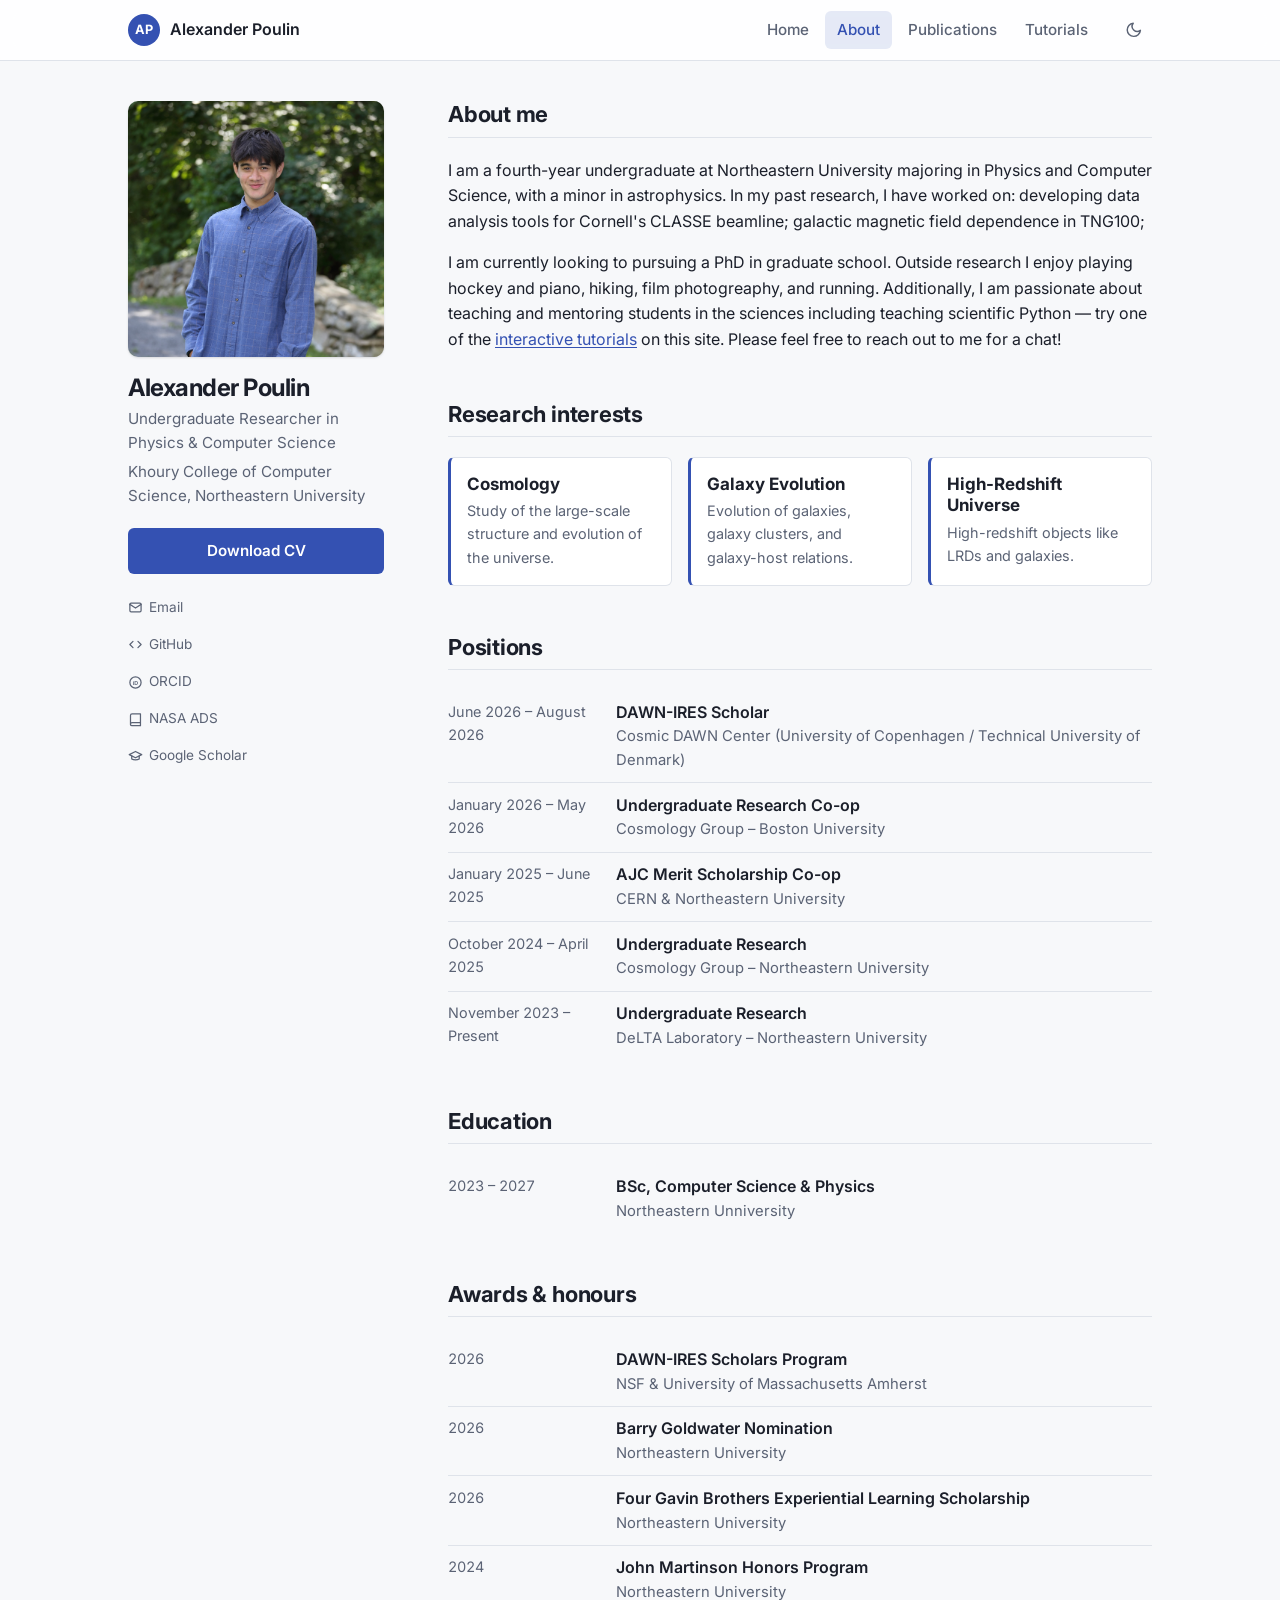
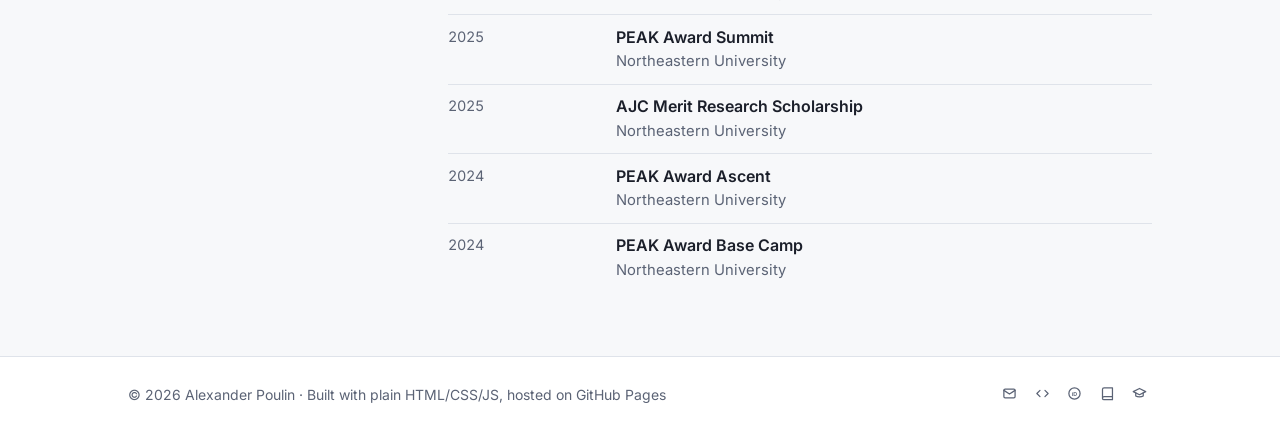
==== aboutme.html @ 1f92e7d1 "v0.5.0 – Initial version of personal page, include home: highlights, short bio, page buttons, select" ====
<!DOCTYPE html>
<!--
  aboutme.html — ABOUT PAGE (bio, interests, positions, education)

  Every page on this site uses the same shell. Content is NOT written here;
  it lives in data/*.js and is rendered by the controller named in
  <body data-page="...">. To change what this page shows, edit:
    data/profile.js      (bio, interests, positions, education, awards)
  The toolbar and footer are rendered from jss/config.js on every page.

  You can still add hand-written HTML: anything you put inside <main> after
  <div id="view"> stays on the page, below the generated content.
-->
<html lang="en">
<head>
  <meta charset="UTF-8">
  <meta name="viewport" content="width=device-width, initial-scale=1.0">
  <title>About</title>
  <meta name="description" content="Biography, research interests and career.">
  <link rel="icon" href="assets/img/favicon.svg" type="image/svg+xml">
  <link rel="stylesheet" href="css/style.css">

  <!-- MODEL: site config + content (edit these to change the site) -->
  <script src="jss/config.js"></script>
  <script src="data/profile.js"></script>
  <script src="data/highlights.js"></script>
  <script src="data/publications.js"></script>
  <script src="data/tutorials.js"></script>
  <script src="jss/models.js"></script>
  <!-- VIEW -->
  <script src="jss/views.js"></script>
  <!-- CONTROLLER (+ Python kernel service) -->
  <script src="jss/python-engine.js"></script>
  <script src="jss/controllers.js"></script>
  <!-- BOOTSTRAP: must be last -->
  <script src="jss/script.js"></script>
</head>
<body data-page="about">
  <header id="site-toolbar" class="toolbar"></header>

  <main id="app" class="page">
    <div id="view">
      <noscript><p>This site needs JavaScript to display its content.</p></noscript>
    </div>
  </main>

  <footer id="site-footer" class="footer"></footer>
</body>
</html>
---- css/style.css ----
/* =============================================================================
 * css/style.css — ALL SITE STYLES
 * =============================================================================
 *
 * HOW TO CUSTOMISE
 *   1. Quick changes: edit the DESIGN TOKENS just below (colours, fonts,
 *      radius, widths). Every component uses these variables, so changing
 *      `--color-accent` recolours buttons, links, badges, the toolbar
 *      highlight, etc. in one go.
 *      You can also override any token from jss/config.js -> theme, without
 *      touching this file.
 *   2. Dark mode: tokens are redefined under [data-theme="dark"].
 *   3. Component tweaks: each section below is labelled with the component
 *      it styles and the view function in jss/views.js that produces it.
 *
 * SECTIONS
 *   1. Design tokens          6. Home page            11. Notebook
 *   2. Base / reset           7. About page           12. Utilities
 *   3. Layout (page, section) 8. Publications page    13. Responsive
 *   4. Toolbar + footer       9. Lightbox
 *   5. Shared components     10. Tutorials index
 * ========================================================================== */


/* =============================================================================
 * 1. DESIGN TOKENS
 * ========================================================================== */

:root {
  /* Colours — light mode */
  --color-bg:              #f7f8fa;
  --color-surface:         #ffffff;
  --color-surface-2:       #f0f2f6;
  --color-text:            #1b1f2a;
  --color-text-muted:      #5b6375;
  --color-border:          #dfe3ea;
  --color-accent:          #3451b2;
  --color-accent-contrast: #ffffff;   /* text on top of accent */
  --color-accent-soft:     color-mix(in srgb, var(--color-accent) 12%, transparent);
  --color-self:            var(--color-text);   /* your name in author lists */
  --color-code-bg:         #f5f6f8;
  --color-code-text:       #1b1f2a;
  --color-output-bg:       #fbfbfc;
  --color-error:           #b42318;
  --color-error-bg:        #fdf0ef;
  --color-success:         #1a7f4b;
  --color-warn:            #b26a00;

  /* Typography */
  --font-body:    system-ui, -apple-system, 'Segoe UI', sans-serif;
  --font-heading: var(--font-body);
  --font-mono:    ui-monospace, 'SFMono-Regular', Menlo, monospace;
  --text-base:    1rem;
  --line-height:  1.6;

  /* Shape & spacing */
  --radius:        10px;
  --radius-sm:     6px;
  --shadow:        0 1px 2px rgba(16, 24, 40, .06), 0 1px 3px rgba(16, 24, 40, .08);
  --shadow-lg:     0 10px 30px rgba(16, 24, 40, .12);
  --content-width: 68rem;
  --gutter:        clamp(1rem, 4vw, 2rem);
  --toolbar-height: 3.75rem;
}

/* Dark mode. `data-theme` is set on <html> by jss/script.js. */
:root[data-theme="dark"] {
  --color-bg:              #0f1218;
  --color-surface:         #171b23;
  --color-surface-2:       #1f2430;
  --color-text:            #e6e9ef;
  --color-text-muted:      #9aa3b5;
  --color-border:          #2c3240;
  --color-accent:          #8ea6ff;
  --color-accent-contrast: #0f1218;
  --color-code-bg:         #12161d;
  --color-code-text:       #e6e9ef;
  --color-output-bg:       #141820;
  --color-error:           #ff8a80;
  --color-error-bg:        #2a1716;
  --color-success:         #5bd69a;
  --color-warn:            #f0b35a;
  --shadow:                0 1px 2px rgba(0, 0, 0, .4);
  --shadow-lg:             0 10px 30px rgba(0, 0, 0, .5);
  color-scheme: dark;
}

/* Without JavaScript, still follow the OS dark-mode setting. */
@media (prefers-color-scheme: dark) {
  :root:not([data-theme]) {
    --color-bg: #0f1218; --color-surface: #171b23; --color-surface-2: #1f2430;
    --color-text: #e6e9ef; --color-text-muted: #9aa3b5; --color-border: #2c3240;
    --color-accent: #8ea6ff; --color-accent-contrast: #0f1218;
    color-scheme: dark;
  }
}


/* =============================================================================
 * 2. BASE / RESET
 * ========================================================================== */

*, *::before, *::after { box-sizing: border-box; }

html { -webkit-text-size-adjust: 100%; scroll-padding-top: calc(var(--toolbar-height) + 1rem); }

body {
  margin: 0;
  min-height: 100vh;
  display: flex;
  flex-direction: column;
  background: var(--color-bg);
  color: var(--color-text);
  font-family: var(--font-body);
  font-size: var(--text-base);
  line-height: var(--line-height);
  -webkit-font-smoothing: antialiased;
}

h1, h2, h3, h4 { font-family: var(--font-heading); line-height: 1.25; margin: 0 0 .5em; }
h1 { font-size: clamp(1.75rem, 3vw + 1rem, 2.5rem); letter-spacing: -.02em; }
h2 { font-size: 1.375rem; letter-spacing: -.01em; }
h3 { font-size: 1.0625rem; }
p  { margin: 0 0 1em; }

a { color: var(--color-accent); text-decoration-thickness: 1px; text-underline-offset: 2px; }
a:hover { text-decoration-thickness: 2px; }

img { max-width: 100%; height: auto; display: block; }

code, kbd, pre { font-family: var(--font-mono); font-size: .875em; }
:not(pre) > code {
  background: var(--color-surface-2);
  padding: .1em .35em;
  border-radius: 4px;
}
kbd {
  border: 1px solid var(--color-border);
  border-bottom-width: 2px;
  border-radius: 4px;
  padding: 0 .35em;
  background: var(--color-surface);
}

:focus-visible { outline: 2px solid var(--color-accent); outline-offset: 2px; }

button { font: inherit; color: inherit; }


/* =============================================================================
 * 3. LAYOUT
 * Every page: <header id="site-toolbar"> <main id="app"><div id="view"> <footer>
 * ========================================================================== */

.page {
  flex: 1;
  width: 100%;
  max-width: var(--content-width);
  margin: 0 auto;
  padding: 2.5rem var(--gutter) 4rem;
}

.section { margin-top: 3rem; }
.section__head {
  display: flex;
  align-items: baseline;
  justify-content: space-between;
  gap: 1rem;
  margin-bottom: 1.25rem;
  border-bottom: 1px solid var(--color-border);
  padding-bottom: .5rem;
}
.section__title { margin: 0; }
.section__action { display: inline-flex; align-items: center; gap: .25rem; font-size: .9rem; text-decoration: none; white-space: nowrap; }

.page-head { margin-bottom: 2rem; }
.page-head__sub { color: var(--color-text-muted); margin: 0; }


/* =============================================================================
 * 4. TOOLBAR + FOOTER  (views.js -> Site.views.layout)
 * ========================================================================== */

.toolbar {
  position: sticky;
  top: 0;
  z-index: 50;
  background: color-mix(in srgb, var(--color-surface) 85%, transparent);
  backdrop-filter: saturate(180%) blur(10px);
  -webkit-backdrop-filter: saturate(180%) blur(10px);
  border-bottom: 1px solid var(--color-border);
}

.toolbar__inner {
  max-width: var(--content-width);
  height: var(--toolbar-height);
  margin: 0 auto;
  padding: 0 var(--gutter);
  display: flex;
  align-items: center;
  gap: 1rem;
}

.toolbar__brand {
  display: flex;
  align-items: center;
  gap: .6rem;
  color: var(--color-text);
  text-decoration: none;
  font-weight: 600;
  margin-right: auto;
  min-width: 0;
}
.toolbar__name { white-space: nowrap; overflow: hidden; text-overflow: ellipsis; }
.toolbar__logo {
  display: grid;
  place-items: center;
  width: 2rem;
  height: 2rem;
  border-radius: 50%;
  background: var(--color-accent);
  color: var(--color-accent-contrast);
  font-size: .8rem;
  font-weight: 700;
  letter-spacing: .02em;
  flex: none;
}
.toolbar__logo-img { width: 2rem; height: 2rem; border-radius: 50%; object-fit: cover; }

.toolbar__links { display: flex; gap: .25rem; list-style: none; margin: 0; padding: 0; }
.toolbar__link {
  display: block;
  padding: .4rem .75rem;
  border-radius: var(--radius-sm);
  color: var(--color-text-muted);
  text-decoration: none;
  font-size: .95rem;
  font-weight: 500;
}
.toolbar__link:hover { color: var(--color-text); background: var(--color-surface-2); }
.toolbar__link.is-active { color: var(--color-accent); background: var(--color-accent-soft); }

.toolbar__btn {
  display: grid;
  place-items: center;
  width: 2.25rem;
  height: 2.25rem;
  border: 1px solid transparent;
  border-radius: var(--radius-sm);
  background: none;
  color: var(--color-text-muted);
  cursor: pointer;
  flex: none;
}
.toolbar__btn:hover { color: var(--color-text); background: var(--color-surface-2); }
.toolbar__menu-btn { display: none; }

.footer { border-top: 1px solid var(--color-border); background: var(--color-surface); }
.footer__inner {
  max-width: var(--content-width);
  margin: 0 auto;
  padding: 1.5rem var(--gutter);
  display: flex;
  flex-wrap: wrap;
  align-items: center;
  justify-content: space-between;
  gap: 1rem;
}
.footer__text { margin: 0; color: var(--color-text-muted); font-size: .875rem; }


/* =============================================================================
 * 5. SHARED COMPONENTS — icons, buttons, badges, chips, cards, prose
 * ========================================================================== */

.icon { width: 1.1em; height: 1.1em; flex: none; vertical-align: -.15em; }

.btn {
  display: inline-flex;
  align-items: center;
  justify-content: center;
  gap: .4rem;
  padding: .6rem 1.1rem;
  border-radius: var(--radius-sm);
  border: 1px solid transparent;
  font-weight: 600;
  font-size: .95rem;
  text-decoration: none;
  cursor: pointer;
  transition: background-color .15s, border-color .15s, color .15s;
}
.btn--primary   { background: var(--color-accent); color: var(--color-accent-contrast); }
.btn--primary:hover { background: color-mix(in srgb, var(--color-accent) 85%, black); }
.btn--secondary { background: var(--color-surface); color: var(--color-text); border-color: var(--color-border); }
.btn--secondary:hover { border-color: var(--color-accent); color: var(--color-accent); }
.btn--ghost     { background: none; color: var(--color-text-muted); border-color: var(--color-border); }
.btn--ghost:hover { color: var(--color-text); background: var(--color-surface-2); }
.btn--sm    { padding: .35rem .7rem; font-size: .85rem; }
.btn--block { width: 100%; }

.badge {
  display: inline-block;
  padding: .1rem .5rem;
  border-radius: 999px;
  background: var(--color-accent-soft);
  color: var(--color-accent);
  font-size: .75rem;
  font-weight: 600;
  letter-spacing: .02em;
}

.eyebrow {
  margin: 0 0 .5rem;
  color: var(--color-accent);
  font-size: .85rem;
  font-weight: 600;
  letter-spacing: .06em;
  text-transform: uppercase;
}

.chip {
  display: inline-flex;
  align-items: center;
  gap: .3rem;
  padding: .2rem .6rem;
  border-radius: 999px;
  border: 1px solid var(--color-border);
  background: var(--color-surface);
  font-size: .8rem;
  font-weight: 500;
  text-decoration: none;
  color: var(--color-text);
  cursor: pointer;
}
.chip:hover { border-color: var(--color-accent); color: var(--color-accent); }
.chip--tag { color: var(--color-text-muted); background: none; border-style: dashed; }

.card-grid {
  display: grid;
  grid-template-columns: repeat(auto-fill, minmax(min(100%, 18rem), 1fr));
  gap: 1.25rem;
}
.card {
  display: flex;
  flex-direction: column;
  background: var(--color-surface);
  border: 1px solid var(--color-border);
  border-radius: var(--radius);
  overflow: hidden;
  box-shadow: var(--shadow);
  color: inherit;
  text-decoration: none;
}
.card--link { transition: transform .15s, box-shadow .15s, border-color .15s; }
.card--link:hover { transform: translateY(-2px); box-shadow: var(--shadow-lg); border-color: var(--color-accent); }
.card--dashed { border-style: dashed; box-shadow: none; background: none; }
.card__media { aspect-ratio: 16 / 10; background: #fff; border-bottom: 1px solid var(--color-border); }
.card__media img { width: 100%; height: 100%; object-fit: contain; padding: .5rem; }
.card__body { padding: 1rem 1.15rem 1.15rem; display: flex; flex-direction: column; flex: 1; }
.card__meta { display: flex; align-items: center; gap: .5rem; color: var(--color-text-muted); font-size: .8rem; margin-bottom: .5rem; }
.card__title { margin-bottom: .4rem; }
.card__text { color: var(--color-text-muted); font-size: .925rem; }
.card__text p:last-child { margin-bottom: 0; }
.card__cta { margin-top: auto; padding-top: .75rem; display: inline-flex; align-items: center; gap: .3rem; color: var(--color-accent); font-weight: 600; font-size: .9rem; }

.social { display: flex; flex-wrap: wrap; gap: .5rem; list-style: none; padding: 0; margin: 1.25rem 0 0; }
.social a {
  display: inline-flex;
  align-items: center;
  gap: .4rem;
  padding: .35rem .7rem;
  border: 1px solid var(--color-border);
  border-radius: 999px;
  color: var(--color-text-muted);
  text-decoration: none;
  font-size: .85rem;
}
.social a:hover { color: var(--color-accent); border-color: var(--color-accent); }
.social--compact { margin: 0; }
.social--compact a { border: none; padding: .3rem; }
.social--compact .social__label { display: none; }
.social--stacked { flex-direction: column; }
.social--stacked a { border: none; padding: .2rem 0; border-radius: 0; }

.prose > :last-child { margin-bottom: 0; }
.prose ul, .prose ol { padding-left: 1.4em; }
.prose pre {
  background: var(--color-code-bg);
  padding: .75rem 1rem;
  border-radius: var(--radius-sm);
  overflow-x: auto;
}

.empty {
  padding: 3rem 1rem;
  text-align: center;
  color: var(--color-text-muted);
  border: 1px dashed var(--color-border);
  border-radius: var(--radius);
}


/* =============================================================================
 * 6. HOME PAGE  (views.js -> Site.views.home)
 * ========================================================================== */

.hero {
  display: grid;
  grid-template-columns: auto 1fr;
  gap: clamp(1.5rem, 4vw, 3rem);
  align-items: center;
  padding: 1rem 0 1.5rem;
}
.hero__photo {
  width: clamp(9rem, 18vw, 13rem);
  aspect-ratio: 1;
  border-radius: 50%;
  object-fit: cover;
  border: 4px solid var(--color-surface);
  box-shadow: var(--shadow-lg);
}
.hero__title { margin-bottom: .25rem; }
.hero__affil { color: var(--color-text-muted); margin-bottom: 1rem; }
.hero__intro { font-size: 1.075rem; max-width: 40rem; }
.hero__actions { display: flex; flex-wrap: wrap; gap: .75rem; margin-top: 1.5rem; }

.mini-pubs { list-style: none; margin: 0; padding: 0; display: grid; gap: .75rem; }
.mini-pub {
  display: flex;
  gap: 1rem;
  align-items: center;
  padding: .75rem;
  background: var(--color-surface);
  border: 1px solid var(--color-border);
  border-radius: var(--radius);
}
.mini-pub__thumb { width: 5.5rem; aspect-ratio: 4 / 3; object-fit: contain; background: #fff; border-radius: var(--radius-sm); flex: none; }
.mini-pub__title { font-weight: 600; text-decoration: none; color: var(--color-text); }
.mini-pub__title:hover { color: var(--color-accent); }
.mini-pub__venue { margin: .15rem 0 0; color: var(--color-text-muted); font-size: .875rem; }

.news { list-style: none; margin: 0; padding: 0; }
.news li {
  display: grid;
  grid-template-columns: 6.5rem 1fr;
  gap: 1rem;
  padding: .6rem 0;
  border-bottom: 1px solid var(--color-border);
}
.news li:last-child { border-bottom: none; }
.news time { color: var(--color-text-muted); font-size: .875rem; font-variant-numeric: tabular-nums; padding-top: .1rem; }


/* =============================================================================
 * 7. ABOUT PAGE  (views.js -> Site.views.about)
 * ========================================================================== */

.about { display: grid; grid-template-columns: 16rem 1fr; gap: clamp(2rem, 5vw, 4rem); align-items: start; }
.about__side { position: sticky; top: calc(var(--toolbar-height) + 2rem); }
.about__photo { width: 100%; max-width: 16rem; aspect-ratio: 1; object-fit: cover; border-radius: var(--radius); margin-bottom: 1rem; box-shadow: var(--shadow); }
.about__name { font-size: 1.5rem; margin-bottom: .25rem; }
.about__role, .about__affil { margin: 0 0 .25rem; color: var(--color-text-muted); font-size: .95rem; }
.about__side .btn { margin-top: 1rem; }
.about__main > .section:first-child { margin-top: 0; }

.interests { display: grid; grid-template-columns: repeat(auto-fill, minmax(min(100%, 14rem), 1fr)); gap: 1rem; }
.interest { padding: 1rem; background: var(--color-surface); border: 1px solid var(--color-border); border-left: 3px solid var(--color-accent); border-radius: var(--radius-sm); }
.interest h3 { margin-bottom: .25rem; }
.interest p { margin: 0; color: var(--color-text-muted); font-size: .9rem; }

.timeline { list-style: none; margin: 0; padding: 0; }
.timeline li {
  display: grid;
  grid-template-columns: 9rem 1fr;
  column-gap: 1.5rem;
  padding: .6rem 0;
  border-bottom: 1px solid var(--color-border);
}
.timeline li:last-child { border-bottom: none; }
.timeline__years { grid-row: span 2; color: var(--color-text-muted); font-size: .9rem; font-variant-numeric: tabular-nums; }
.timeline__role { font-weight: 600; }
.timeline__org { color: var(--color-text-muted); font-size: .925rem; }


/* =============================================================================
 * 8. PUBLICATIONS PAGE  (views.js -> Site.views.publications)
 * ========================================================================== */

.filters {
  display: flex;
  flex-wrap: wrap;
  gap: .5rem;
  align-items: center;
  padding: .75rem;
  background: var(--color-surface);
  border: 1px solid var(--color-border);
  border-radius: var(--radius);
  position: sticky;
  top: calc(var(--toolbar-height) + .5rem);
  z-index: 10;
  box-shadow: var(--shadow);
}
.filters input[type="search"], .filters select {
  font: inherit;
  font-size: .9rem;
  color: var(--color-text);
  background: var(--color-bg);
  border: 1px solid var(--color-border);
  border-radius: var(--radius-sm);
  padding: .4rem .6rem;
}
.filters__search { flex: 1 1 14rem; min-width: 0; }
.filters__check { display: inline-flex; align-items: center; gap: .35rem; font-size: .875rem; color: var(--color-text-muted); }
.filters__count { min-height: 1.5em; margin: .75rem 0 0; color: var(--color-text-muted); font-size: .875rem; }

.year-heading {
  margin: 2.5rem 0 1rem;
  font-size: 1.1rem;
  color: var(--color-text-muted);
  font-variant-numeric: tabular-nums;
  display: flex;
  align-items: center;
  gap: 1rem;
}
.year-heading::after { content: ''; flex: 1; height: 1px; background: var(--color-border); }

.pub {
  display: grid;
  grid-template-columns: 1fr;
  gap: 1.5rem;
  padding: 1.25rem;
  margin-bottom: 1rem;
  background: var(--color-surface);
  border: 1px solid var(--color-border);
  border-radius: var(--radius);
  box-shadow: var(--shadow);
}
.pub--has-figure { grid-template-columns: 1fr minmax(12rem, 18rem); }
.pub.is-target { border-color: var(--color-accent); box-shadow: 0 0 0 3px var(--color-accent-soft); }
.pub__meta { display: flex; flex-wrap: wrap; align-items: center; gap: .4rem; margin-bottom: .4rem; color: var(--color-text-muted); font-size: .8rem; }
.pub__meta .dot { opacity: .6; }
.pub__title { font-size: 1.1rem; margin-bottom: .35rem; }
.pub__title a { color: var(--color-text); text-decoration: none; }
.pub__title a:hover { color: var(--color-accent); }
.pub__authors { margin-bottom: .2rem; font-size: .925rem; color: var(--color-text-muted); }
.pub__authors .self { color: var(--color-self); font-weight: 700; }
.pub__venue { margin-bottom: .75rem; font-size: .925rem; color: var(--color-text-muted); }
.pub__links { display: flex; flex-wrap: wrap; gap: .4rem; margin-bottom: .75rem; }
.pub__abstract { margin-bottom: .75rem; }
.pub__abstract summary { cursor: pointer; font-weight: 600; font-size: .9rem; color: var(--color-accent); width: fit-content; }
.pub__abstract .prose { margin-top: .5rem; font-size: .925rem; line-height: 1.65; }
.pub__tags { display: flex; flex-wrap: wrap; gap: .35rem; }

.pub__figure { margin: 0; }
.pub__zoom {
  display: block;
  width: 100%;
  padding: .4rem;
  border: 1px solid var(--color-border);
  border-radius: var(--radius-sm);
  background: #fff;   /* plots usually have white backgrounds */
  cursor: zoom-in;
}
.pub__zoom img { width: 100%; }
.pub__figure figcaption { margin-top: .5rem; font-size: .8rem; color: var(--color-text-muted); line-height: 1.45; }


/* =============================================================================
 * 9. LIGHTBOX  (publication figures)
 * ========================================================================== */

.lightbox {
  max-width: min(92vw, 70rem);
  padding: 1rem;
  border: none;
  border-radius: var(--radius);
  background: var(--color-surface);
  color: var(--color-text);
  box-shadow: var(--shadow-lg);
}
.lightbox::backdrop { background: rgba(5, 8, 15, .7); }
.lightbox__img { max-height: 78vh; margin: 0 auto; background: #fff; border-radius: var(--radius-sm); }
.lightbox__caption { margin: .75rem 0 0; color: var(--color-text-muted); font-size: .9rem; text-align: center; }
.lightbox__close { position: absolute; top: .5rem; right: .5rem; background: var(--color-surface); }


/* =============================================================================
 * 10. TUTORIALS INDEX  (views.js -> Site.views.notebook.index)
 * ========================================================================== */

.tutorial-card .card__title .icon { color: var(--color-accent); }


/* =============================================================================
 * 11. NOTEBOOK  (views.js -> Site.views.notebook, Site.views.editor)
 * ========================================================================== */

.nb { max-width: 54rem; margin: 0 auto; }

.nb-head__back { display: inline-flex; align-items: center; gap: .3rem; font-size: .9rem; text-decoration: none; margin-bottom: 1rem; }
.nb-bar {
  display: flex;
  flex-wrap: wrap;
  align-items: center;
  justify-content: space-between;
  gap: .75rem;
  margin-top: 1.25rem;
  padding: .6rem .75rem;
  background: var(--color-surface);
  border: 1px solid var(--color-border);
  border-radius: var(--radius);
  position: sticky;
  top: calc(var(--toolbar-height) + .5rem);
  z-index: 10;
  box-shadow: var(--shadow);
}
.nb-bar__buttons { display: flex; flex-wrap: wrap; gap: .4rem; }
.nb-hint { margin: .75rem 0 0; font-size: .85rem; color: var(--color-text-muted); }

/* Kernel status pill */
.kernel { display: inline-flex; align-items: center; gap: .5rem; font-size: .85rem; color: var(--color-text-muted); }
.kernel__dot { width: .6rem; height: .6rem; border-radius: 50%; background: var(--color-warn); flex: none; }
.kernel[data-state="ready"] .kernel__dot { background: var(--color-success); }
.kernel[data-state="error"] .kernel__dot { background: var(--color-error); }
.kernel[data-state="loading"] .kernel__dot,
.kernel[data-state="busy"] .kernel__dot { animation: pulse 1s ease-in-out infinite; }
@keyframes pulse { 50% { opacity: .3; } }

.nb__cells { margin-top: 1.5rem; display: grid; gap: 1rem; }

.cell--md { padding: 0 .25rem 0 3.75rem; }
.cell--md h2 { margin-top: 1rem; }
.cell--md .katex-display { overflow-x: auto; overflow-y: hidden; padding: .25rem 0; }

.cell--code { display: grid; grid-template-columns: 3.25rem 1fr; gap: .5rem; }
.cell__gutter { display: flex; flex-direction: column; align-items: center; gap: .25rem; padding-top: .35rem; }
.cell__run {
  display: grid;
  place-items: center;
  width: 2rem;
  height: 2rem;
  border-radius: 50%;
  border: 1px solid var(--color-border);
  background: var(--color-surface);
  color: var(--color-accent);
  cursor: pointer;
}
.cell__run:hover { background: var(--color-accent); color: var(--color-accent-contrast); border-color: var(--color-accent); }
.cell__run .icon { width: .85rem; height: .85rem; margin-left: 2px; }
.cell__prompt { font-family: var(--font-mono); font-size: .75rem; color: var(--color-text-muted); }
.cell.is-running .cell__prompt { color: var(--color-warn); }

.cell__main {
  position: relative;
  min-width: 0;
  border: 1px solid var(--color-border);
  border-radius: var(--radius-sm);
  background: var(--color-code-bg);
  overflow: hidden;
}
.cell__main:focus-within { border-color: var(--color-accent); box-shadow: 0 0 0 3px var(--color-accent-soft); }
.cell.is-running .cell__main { border-left: 3px solid var(--color-warn); }

.cell__tools { position: absolute; top: .3rem; right: .3rem; display: flex; gap: .25rem; align-items: center; z-index: 5; opacity: .5; }
.cell__main:hover .cell__tools, .cell__main:focus-within .cell__tools { opacity: 1; }
.cell__tool {
  display: grid; place-items: center;
  width: 1.75rem; height: 1.75rem;
  border: none; border-radius: var(--radius-sm);
  background: var(--color-surface); color: var(--color-text-muted); cursor: pointer;
}
.cell__tool:hover { color: var(--color-text); }
.cell__flag { font-size: .7rem; color: var(--color-text-muted); padding: 0 .4rem; }

.cell__reveal {
  display: block; width: 100%;
  padding: .5rem .75rem;
  border: none; background: none;
  text-align: left; font-size: .85rem; color: var(--color-accent); cursor: pointer;
}
.cell.is-collapsed .cell__editor { display: none; }

/* Plain textarea editor (fallback) */
.cell__textarea {
  display: block; width: 100%; min-height: 3rem;
  padding: .75rem 1rem;
  border: none; outline: none; resize: none; overflow: hidden;
  background: transparent; color: var(--color-code-text);
  font-family: var(--font-mono); font-size: .875rem; line-height: 1.55;
  tab-size: 4;
}

/* CodeMirror 5 — match the site palette */
.cell__editor .CodeMirror {
  height: auto;
  font-family: var(--font-mono);
  font-size: .875rem;
  line-height: 1.55;
  background: transparent;
  color: var(--color-code-text);
  padding: .4rem 0;
}
.cell__editor .CodeMirror-gutters { background: transparent; border-right: 1px solid var(--color-border); }
.cell__editor .CodeMirror-linenumber { color: var(--color-text-muted); opacity: .6; }
.cell__editor .CodeMirror-cursor { border-left-color: var(--color-text); }
:root[data-theme="dark"] .cell__editor .CodeMirror-selected { background: #2b3445; }
:root[data-theme="dark"] .cm-s-default .cm-keyword  { color: #c792ea; }
:root[data-theme="dark"] .cm-s-default .cm-def      { color: #82aaff; }
:root[data-theme="dark"] .cm-s-default .cm-variable-2 { color: #eeffff; }
:root[data-theme="dark"] .cm-s-default .cm-builtin  { color: #ffcb6b; }
:root[data-theme="dark"] .cm-s-default .cm-string   { color: #c3e88d; }
:root[data-theme="dark"] .cm-s-default .cm-number   { color: #f78c6c; }
:root[data-theme="dark"] .cm-s-default .cm-comment  { color: #697098; }
:root[data-theme="dark"] .cm-s-default .cm-operator { color: #89ddff; }
:root[data-theme="dark"] .cm-s-default .cm-meta     { color: #ffcb6b; }

/* Outputs */
.cell__output { border-top: 1px solid var(--color-border); background: var(--color-output-bg); padding: .5rem 0; }
.out { margin: 0; }
pre.out, .out--result pre {
  padding: .25rem 1rem;
  white-space: pre-wrap;
  word-break: break-word;
  font-size: .85rem;
  line-height: 1.5;
  margin: 0;
}
.out--stderr { color: var(--color-warn); }
.out--error  { color: var(--color-error); background: var(--color-error-bg); padding: .6rem 1rem !important; }
.out--result { display: flex; align-items: baseline; }
.out__label { font-family: var(--font-mono); font-size: .75rem; color: var(--color-accent); padding-left: 1rem; white-space: nowrap; }
.out--image { margin: .5rem 1rem; background: #fff; border-radius: var(--radius-sm); max-width: calc(100% - 2rem); }

.add-cell {
  display: flex; align-items: center; justify-content: center; gap: .4rem;
  width: calc(100% - 3.75rem); margin: 1rem 0 0 3.75rem;
  padding: .6rem;
  border: 1px dashed var(--color-border); border-radius: var(--radius-sm);
  background: none; color: var(--color-text-muted); cursor: pointer; font-size: .9rem;
}
.add-cell:hover { color: var(--color-accent); border-color: var(--color-accent); }


/* =============================================================================
 * 12. UTILITIES
 * ========================================================================== */

.visually-hidden {
  position: absolute !important;
  width: 1px; height: 1px;
  overflow: hidden; clip: rect(0 0 0 0); white-space: nowrap;
}

noscript p { padding: 1rem; border: 1px solid var(--color-border); border-radius: var(--radius); }

@media (prefers-reduced-motion: reduce) {
  *, *::before, *::after { animation: none !important; transition: none !important; scroll-behavior: auto !important; }
}


/* =============================================================================
 * 13. RESPONSIVE
 * Breakpoint: 760px. Change it here and in all three blocks below.
 * ========================================================================== */

@media (max-width: 760px) {
  /* Toolbar collapses into a menu button */
  .toolbar__menu-btn { display: grid; order: 3; }
  .toolbar__theme { order: 2; }
  .toolbar__links {
    display: none;
    position: absolute;
    top: var(--toolbar-height);
    left: 0;
    right: 0;
    flex-direction: column;
    padding: .5rem var(--gutter) 1rem;
    background: var(--color-surface);
    border-bottom: 1px solid var(--color-border);
    box-shadow: var(--shadow-lg);
  }
  .toolbar.is-open .toolbar__links { display: flex; }
  .toolbar__link { padding: .7rem .75rem; }

  .hero { grid-template-columns: 1fr; text-align: left; }
  .hero__photo { width: 8rem; }

  .about { grid-template-columns: 1fr; }
  .about__side { position: static; }
  .about__photo { max-width: 10rem; }

  .pub--has-figure { grid-template-columns: 1fr; }
  .pub__figure { max-width: 24rem; }
  .filters { position: static; }

  .news li { grid-template-columns: 1fr; gap: 0; }
  .timeline li { grid-template-columns: 1fr; }
  .timeline__years { grid-row: auto; }

  .cell--code { grid-template-columns: 1fr; }
  .cell__gutter { flex-direction: row; padding: 0; }
  .cell--md { padding-left: 0; }
  .add-cell { width: 100%; margin-left: 0; }
  .nb-bar { position: static; }
}
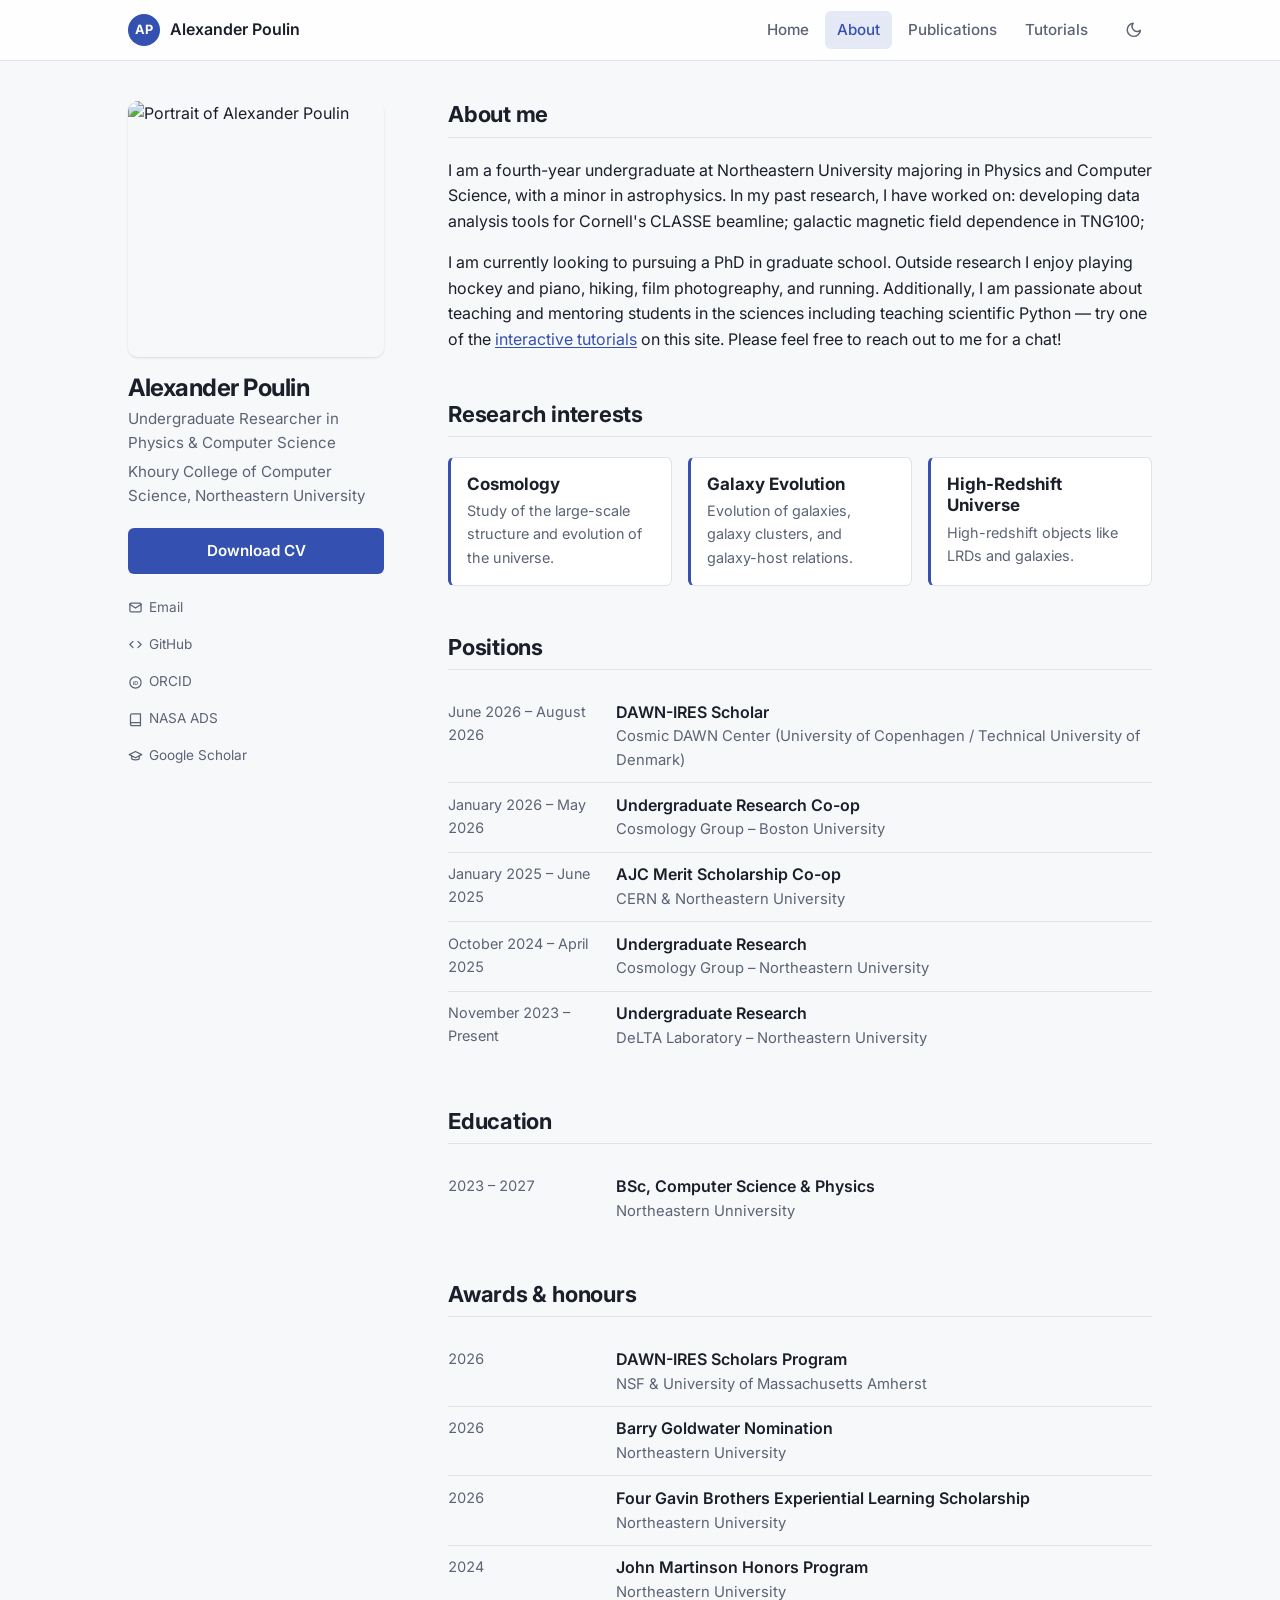
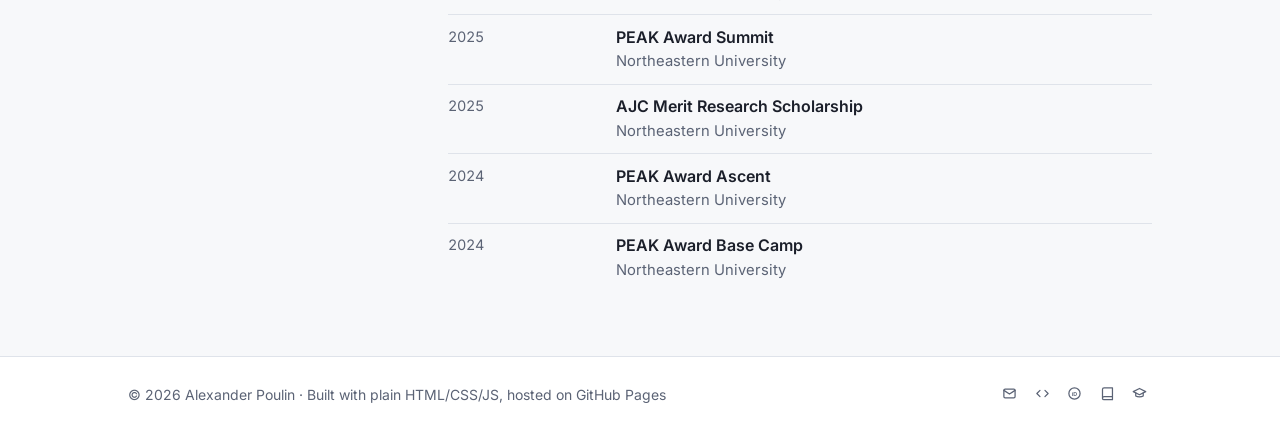
==== commit 7a3d43d9: "Fixed magnetic field publication information, added MnTe thin film publications, changed profile pic" ====
--- a/aboutme.html
+++ b/aboutme.html
@@ -17,7 +17,7 @@
   <meta name="viewport" content="width=device-width, initial-scale=1.0">
   <title>About</title>
   <meta name="description" content="Biography, research interests and career.">
-  <link rel="icon" href="assets/img/favicon.svg" type="image/svg+xml">
+  <link rel="icon" href="assets/icons/favicon.svg" type="image/svg+xml">
   <link rel="stylesheet" href="css/style.css">
 
   <!-- MODEL: site config + content (edit these to change the site) -->
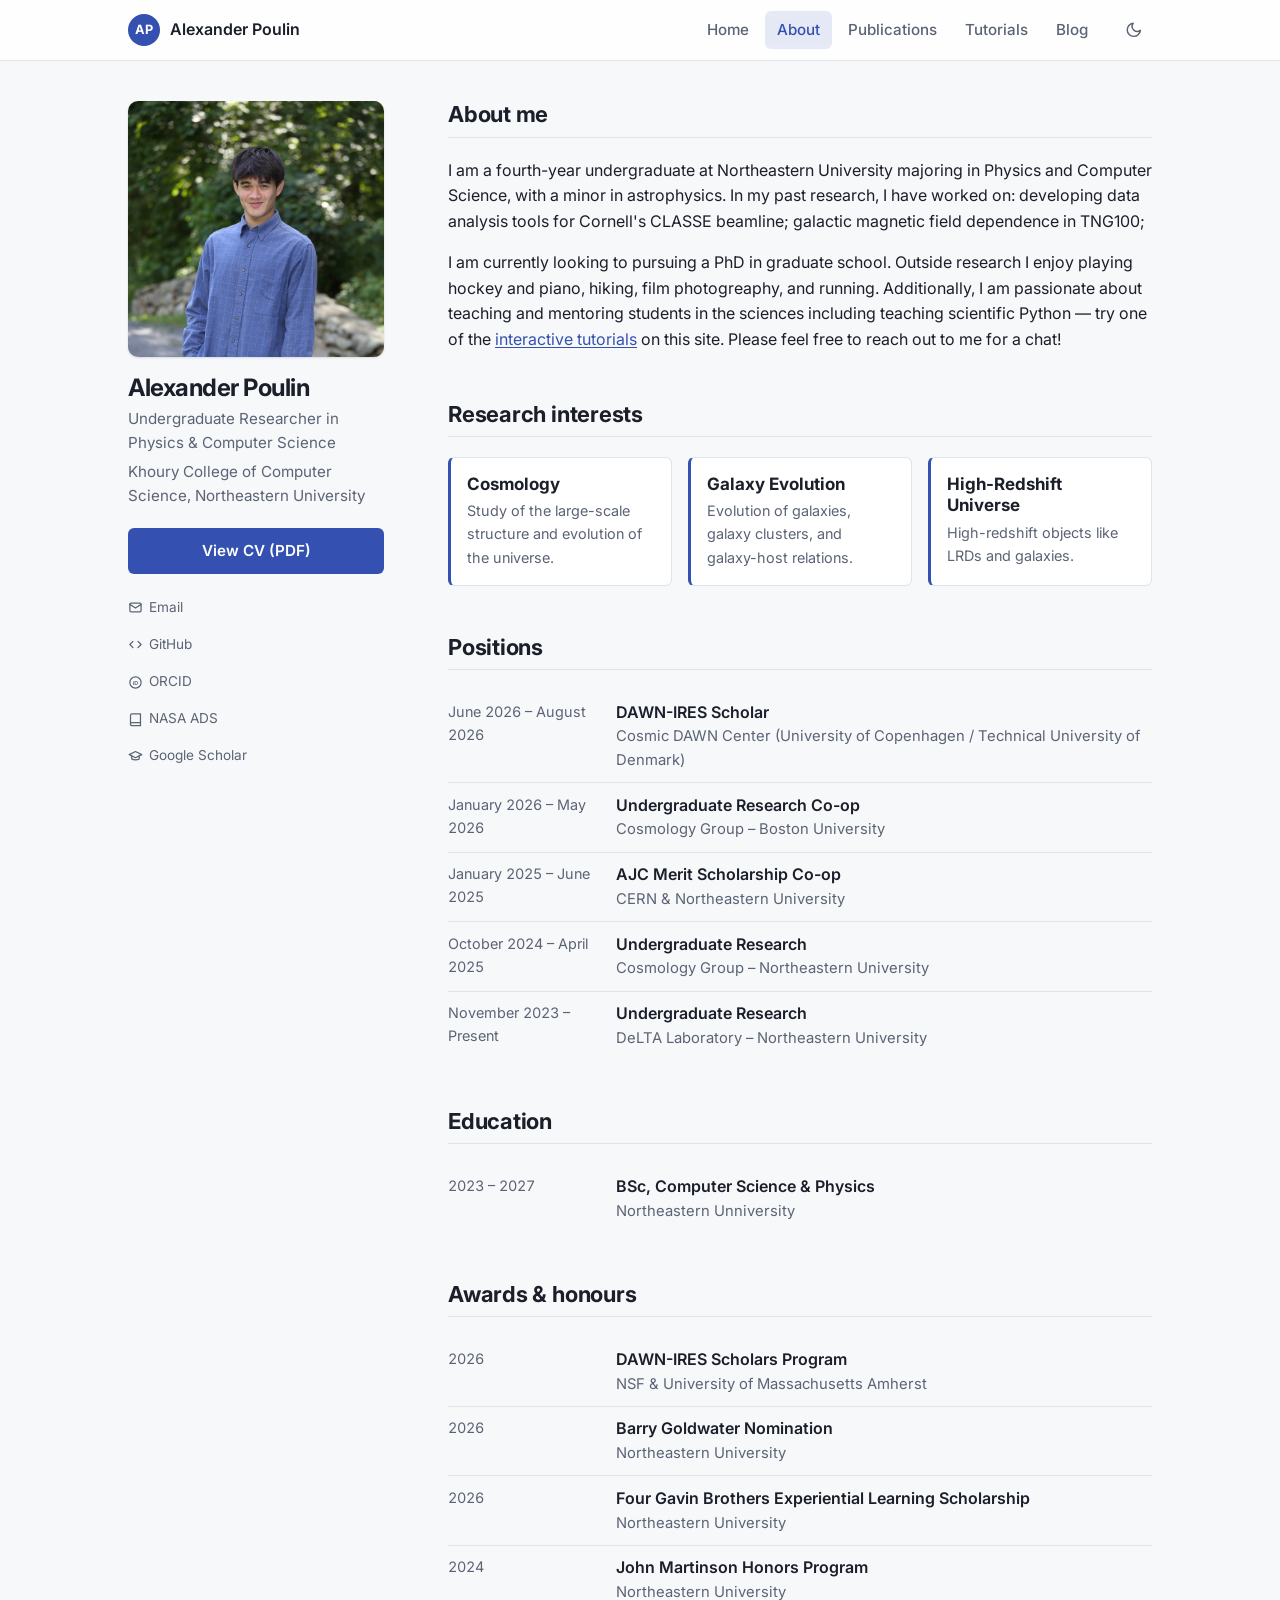
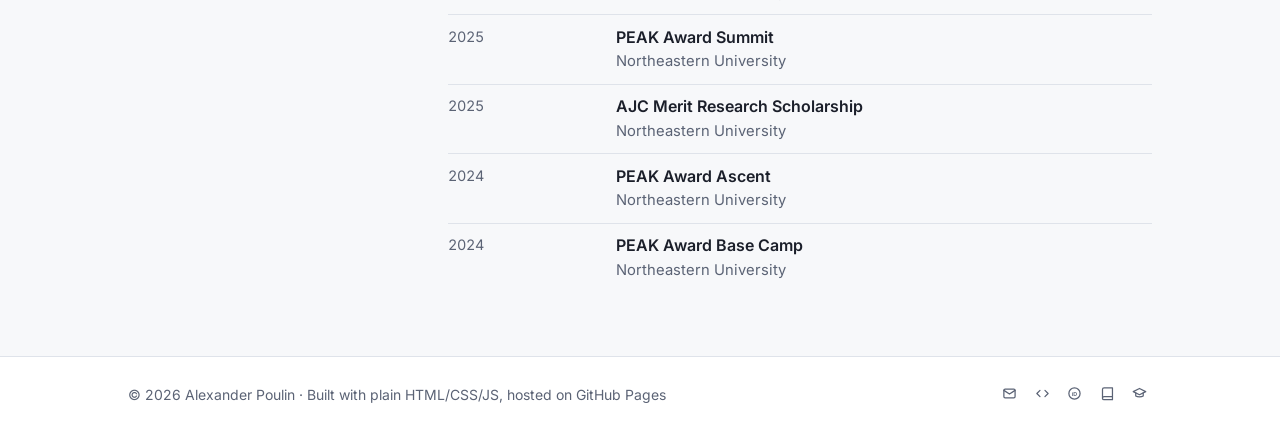
==== commit 4c7d9c4a: "added the blog page, allows for highlighted keywords, multiple blog entries with a lot of customizab" ====
--- a/aboutme.html
+++ b/aboutme.html
@@ -17,7 +17,7 @@
   <meta name="viewport" content="width=device-width, initial-scale=1.0">
   <title>About</title>
   <meta name="description" content="Biography, research interests and career.">
-  <link rel="icon" href="assets/icons/favicon.svg" type="image/svg+xml">
+  <link rel="icon" href="assets/icons/logo_budding_universe_centered.svg" type="image/svg+xml">
   <link rel="stylesheet" href="css/style.css">
 
   <!-- MODEL: site config + content (edit these to change the site) -->
@@ -26,6 +26,7 @@
   <script src="data/highlights.js"></script>
   <script src="data/publications.js"></script>
   <script src="data/tutorials.js"></script>
+  <script src="data/blog.js"></script>
   <script src="jss/models.js"></script>
   <!-- VIEW -->
   <script src="jss/views.js"></script>
--- a/css/style.css
+++ b/css/style.css
@@ -17,7 +17,7 @@
  *   1. Design tokens          6. Home page            11. Notebook
  *   2. Base / reset           7. About page           12. Utilities
  *   3. Layout (page, section) 8. Publications page    13. Responsive
- *   4. Toolbar + footer       9. Lightbox
+ *   4. Toolbar + footer       9. Lightbox             14. Blog
  *   5. Shared components     10. Tutorials index
  * ========================================================================== */
 
@@ -803,3 +803,216 @@
   .add-cell { width: 100%; margin-left: 0; }
   .nb-bar { position: static; }
 }
+
+
+/* =============================================================================
+ * 14. BLOG  (views.js -> Site.views.blog)
+ * Tokens below are the defaults; jss/config.js -> blog.theme overrides them,
+ * and a post's `style` field overrides them for that post only.
+ * Red marks things to notice (categories, key ideas, active keyword);
+ * blue marks things to click (links, citations, tutorial cards).
+ * ========================================================================== */
+
+:root {
+  --blog-red:           #c8102e;
+  --blog-blue:          #1f4fbf;
+  --blog-red-soft:      color-mix(in srgb, var(--blog-red) 10%, transparent);
+  --blog-blue-soft:     color-mix(in srgb, var(--blog-blue) 10%, transparent);
+  --blog-font-body:     Georgia, 'Times New Roman', serif;
+  --blog-font-heading:  var(--font-heading);
+  --blog-text-size:     1.125rem;
+  --blog-line-height:   1.75;
+  --blog-h1-size:       clamp(2rem, 3vw + 1rem, 2.75rem);
+  --blog-h2-size:       1.6rem;
+  --blog-h3-size:       1.25rem;
+  --blog-measure:       44rem;
+  --blog-heading-color: var(--color-text);
+  --blog-text-color:    var(--color-text);
+}
+:root[data-theme="dark"] {
+  --blog-red:  #ff6b70;
+  --blog-blue: #8ea6ff;
+}
+
+/* ---- index ---------------------------------------------------------------- */
+
+.blog { max-width: 56rem; margin: 0 auto; }
+
+.blog-head {
+  display: flex;
+  align-items: center;
+  gap: 1.25rem;
+  padding-bottom: 1.25rem;
+  margin-bottom: 1.5rem;
+  /* two-tone rule: a red segment, a blue segment, then the normal border */
+  background: linear-gradient(90deg, var(--blog-red) 0 3rem, var(--blog-blue) 3rem 6rem, var(--color-border) 6rem) bottom / 100% 3px no-repeat;
+}
+.blog-head__logo { width: 4.5rem; height: 4.5rem; object-fit: contain; flex: none; border-radius: var(--radius); }
+.blog-head__title { font-family: var(--blog-font-heading); color: var(--blog-heading-color); margin-bottom: .25rem; }
+.blog-head__tagline { margin: 0; color: var(--color-text-muted); max-width: 40rem; }
+
+.blog-filters { position: static; box-shadow: none; }
+.blog-kws { display: flex; flex-wrap: wrap; align-items: center; gap: .4rem; margin-top: .9rem; }
+.blog-kws__label { font-size: .75rem; font-weight: 600; letter-spacing: .06em; text-transform: uppercase; color: var(--color-text-muted); margin-right: .25rem; }
+.blog-kw:hover { border-color: var(--blog-red); color: var(--blog-red); }
+.blog-kw.is-active { background: var(--blog-red); border-color: var(--blog-red); color: #fff; }
+.blog-kw__count { font-size: .7rem; opacity: .7; font-variant-numeric: tabular-nums; }
+
+.blog-list { display: grid; gap: 1.25rem; margin-top: .5rem; }
+
+.blog-card {
+  display: grid;
+  grid-template-columns: 14rem 1fr;
+  background: var(--color-surface);
+  border: 1px solid var(--color-border);
+  border-left: 3px solid var(--blog-blue);
+  border-radius: var(--radius);
+  overflow: hidden;
+  box-shadow: var(--shadow);
+  color: inherit;
+  text-decoration: none;
+  transition: transform .15s, box-shadow .15s, border-color .15s;
+}
+.blog-card:hover { transform: translateY(-2px); box-shadow: var(--shadow-lg); border-left-color: var(--blog-red); }
+.blog-card:not(:has(.blog-card__media)) { grid-template-columns: 1fr; }
+.blog-card__media { background: #fff; border-right: 1px solid var(--color-border); }
+.blog-card__media { display: flex; flex-direction: column; }
+.blog-card__media img { width: 100%; flex: 1; min-height: 0; object-fit: contain; padding: .5rem; }
+/* media background is always white, so the credit uses fixed colours */
+.blog-card__credit { margin: 0; padding: .3rem .6rem; font-size: .7rem; line-height: 1.3; color: #5b6375; border-top: 1px solid #e6e9ef; }
+.blog-card__body { padding: 1.1rem 1.25rem 1.2rem; }
+.blog-card__title { font-family: var(--blog-font-heading); color: var(--blog-heading-color); font-size: 1.3rem; margin-bottom: .4rem; }
+.blog-card:hover .blog-card__title { color: var(--blog-blue); }
+.blog-card__summary { color: var(--color-text-muted); margin-bottom: .6rem; }
+.blog-card__kws { margin: 0; display: flex; flex-wrap: wrap; gap: .2rem .7rem; font-size: .8rem; color: var(--blog-blue); }
+
+.blog-meta { display: flex; flex-wrap: wrap; align-items: center; gap: .4rem; margin: 0 0 .4rem; color: var(--color-text-muted); font-size: .825rem; }
+.blog-meta .dot { opacity: .6; }
+.blog-badge { background: var(--blog-red-soft); color: var(--blog-red); }
+
+/* ---- single post ------------------------------------------------------------ */
+
+.blog-post { max-width: var(--blog-measure); margin: 0 auto; }
+.blog-back { display: inline-flex; align-items: center; gap: .3rem; font-size: .9rem; text-decoration: none; color: var(--color-text-muted); margin-bottom: 1.5rem; }
+.blog-back:hover { color: var(--blog-blue); }
+.blog-draft { padding: .5rem .8rem; border: 1px dashed var(--blog-red); border-radius: var(--radius-sm); color: var(--blog-red); font-size: .875rem; }
+
+.blog-post__head {
+  padding-bottom: 1.25rem;
+  margin-bottom: 2rem;
+  background: linear-gradient(90deg, var(--blog-red) 0 3rem, var(--blog-blue) 3rem 6rem, var(--color-border) 6rem) bottom / 100% 3px no-repeat;
+}
+.blog-post__title { font-family: var(--blog-font-heading); font-size: var(--blog-h1-size); color: var(--blog-heading-color); margin: .25rem 0 .6rem; }
+.blog-post__summary { font-family: var(--blog-font-body); font-size: calc(var(--blog-text-size) * 1.1); color: var(--color-text-muted); line-height: 1.55; }
+.blog-post__byline { font-size: .875rem; color: var(--color-text-muted); margin-bottom: .75rem; }
+.blog-post__kws { display: flex; flex-wrap: wrap; gap: .4rem; }
+
+.blog-cover { margin: 0 0 2rem; }
+.blog-cover img { width: 100%; background: #fff; border-radius: var(--radius); border: 1px solid var(--color-border); }
+.blog-cover figcaption { margin-top: .5rem; font-size: .875rem; color: var(--color-text-muted); }
+.blog-credit { font-size: .8rem; font-style: italic; color: var(--color-text-muted); }
+.blog-credits { margin: 1rem 0 0; }
+
+/* Post body text */
+.blog-prose {
+  font-family: var(--blog-font-body);
+  font-size: var(--blog-text-size);
+  line-height: var(--blog-line-height);
+  color: var(--blog-text-color);
+}
+.blog-prose p, .blog-prose ul, .blog-prose ol { margin: 0 0 1.25em; }
+.blog-prose li { margin-bottom: .35em; }
+.blog-prose h2, .blog-prose h3, .blog-prose h4 { font-family: var(--blog-font-heading); color: var(--blog-heading-color); scroll-margin-top: calc(var(--toolbar-height) + 1rem); }
+.blog-prose h2 { font-size: var(--blog-h2-size); margin: 2.25em 0 .6em; padding-left: .75rem; border-left: 4px solid var(--blog-red); }
+.blog-prose h3 { font-size: var(--blog-h3-size); margin: 1.75em 0 .5em; }
+.blog-prose a { color: var(--blog-blue); }
+.blog-prose strong { color: var(--blog-heading-color); }
+.blog-prose blockquote { margin: 1.5em 0; padding: .25em 1.25em; border-left: 3px solid var(--blog-blue); color: var(--color-text-muted); font-style: italic; }
+.blog-prose hr { border: none; height: 3px; width: 6rem; margin: 2.5em auto; background: linear-gradient(90deg, var(--blog-red) 50%, var(--blog-blue) 50%); }
+.blog-prose table { width: 100%; border-collapse: collapse; font-family: var(--font-body); font-size: .9rem; margin: 1.5em 0; display: block; overflow-x: auto; }
+.blog-prose th, .blog-prose td { padding: .5rem .75rem; border-bottom: 1px solid var(--color-border); text-align: left; }
+.blog-prose th { border-bottom: 2px solid var(--blog-blue); }
+.blog-prose pre, .blog-prose code { font-size: .85em; }
+.blog-prose .katex-display { overflow-x: auto; overflow-y: hidden; padding: .5em 0; }
+.blog-loading { color: var(--color-text-muted); font-style: italic; }
+.blog-anchor { margin-left: .3rem; font-size: .8em; color: var(--color-text-muted) !important; text-decoration: none; opacity: 0; }
+.blog-prose h2:hover .blog-anchor, .blog-prose h3:hover .blog-anchor, .blog-anchor:focus { opacity: 1; }
+
+/* Figures and videos */
+.blog-figure, .blog-video { margin: 2em auto; }
+.blog-figure img { width: 100%; background: #fff; border-radius: var(--radius-sm); border: 1px solid var(--color-border); }
+.blog-figure figcaption, .blog-video figcaption { margin-top: .6rem; font-family: var(--font-body); font-size: .875rem; line-height: 1.5; color: var(--color-text-muted); }
+.blog-figure__num { font-weight: 700; color: var(--blog-red); }
+.blog-video__frame { position: relative; aspect-ratio: 16 / 9; border-radius: var(--radius-sm); overflow: hidden; background: #000; }
+.blog-video__frame iframe { position: absolute; inset: 0; width: 100%; height: 100%; border: 0; }
+.blog-video__file { width: 100%; border-radius: var(--radius-sm); background: #000; }
+
+/* Callouts: ::: note / key / definition / tip / question */
+.callout {
+  margin: 1.75em 0;
+  padding: 1rem 1.25rem;
+  border-radius: var(--radius-sm);
+  border-left: 4px solid var(--blog-blue);
+  background: var(--blog-blue-soft);
+}
+.callout > :last-child { margin-bottom: 0; }
+.callout__title { font-family: var(--blog-font-heading); font-size: .8rem !important; font-weight: 700; letter-spacing: .06em; text-transform: uppercase; color: var(--blog-blue); margin-bottom: .4em !important; }
+.callout--key, .callout--question { border-left-color: var(--blog-red); background: var(--blog-red-soft); }
+.callout--key .callout__title, .callout--question .callout__title { color: var(--blog-red); }
+.callout--definition { background: var(--color-surface); border: 1px solid var(--color-border); border-left: 4px solid var(--blog-blue); }
+
+/* Tutorial and publication cards inside a post */
+.blog-embed { margin: 1.75em 0; }
+.blog-embed__link {
+  display: grid;
+  gap: .2rem;
+  padding: 1rem 1.25rem;
+  border: 1px solid var(--color-border);
+  border-radius: var(--radius);
+  background: var(--color-surface);
+  box-shadow: var(--shadow);
+  font-family: var(--font-body);
+  text-decoration: none;
+  color: var(--color-text) !important;
+  transition: border-color .15s, box-shadow .15s;
+}
+.blog-embed__link:hover { border-color: var(--blog-blue); box-shadow: var(--shadow-lg); }
+.blog-embed--pub .blog-embed__link { grid-template-columns: 6rem 1fr; column-gap: 1rem; }
+.blog-embed__thumb { grid-row: span 4; width: 6rem; aspect-ratio: 4 / 3; object-fit: contain; background: #fff; border-radius: var(--radius-sm); }
+.blog-embed__kind { display: inline-flex; align-items: center; gap: .35rem; font-size: .75rem; font-weight: 700; letter-spacing: .06em; text-transform: uppercase; color: var(--blog-red); }
+.blog-embed__title { font-weight: 600; font-size: 1.05rem; }
+.blog-embed__text { color: var(--color-text-muted); font-size: .9rem; }
+.blog-embed__cta { display: inline-flex; align-items: center; gap: .3rem; color: var(--blog-blue); font-weight: 600; font-size: .9rem; margin-top: .25rem; }
+
+/* Citations and references */
+.cite { font-family: var(--font-body); font-size: .7em; line-height: 0; }
+.cite a { text-decoration: none; font-weight: 600; }
+.cite--missing { color: var(--blog-red); font-family: var(--font-mono); font-size: .8em; }
+:target { scroll-margin-top: calc(var(--toolbar-height) + 1rem); }
+.blog-refs li:target, .cite a:target { background: var(--blog-blue-soft); border-radius: 4px; }
+
+.blog-refs, .blog-related { margin-top: 3rem; padding-top: 1.25rem; border-top: 1px solid var(--color-border); font-size: .925rem; }
+.blog-refs h2, .blog-related h2 { font-family: var(--blog-font-heading); font-size: 1.1rem; color: var(--blog-heading-color); }
+.blog-refs ol { padding-left: 1.6em; margin: 0; }
+.blog-refs li { margin-bottom: .6rem; padding: .1rem .25rem; }
+.blog-refs li::marker { color: var(--blog-red); font-weight: 700; }
+.blog-refs__links { white-space: nowrap; }
+.blog-refs__back { text-decoration: none; }
+.blog-related ul { list-style: none; padding: 0; margin: 0; display: grid; gap: .5rem; }
+
+.blog-pager { display: grid; grid-template-columns: 1fr 1fr; gap: 1rem; margin-top: 3rem; }
+.blog-pager a { display: grid; gap: .2rem; padding: .9rem 1rem; border: 1px solid var(--color-border); border-radius: var(--radius); text-decoration: none; color: var(--color-text); font-weight: 600; background: var(--color-surface); }
+.blog-pager a:hover { border-color: var(--blog-blue); color: var(--blog-blue); }
+.blog-pager span { font-size: .8rem; font-weight: 500; color: var(--color-text-muted); }
+.blog-pager__newer { text-align: right; grid-column: 2; }
+
+@media (max-width: 760px) {
+  .blog-head { align-items: flex-start; }
+  .blog-head__logo { width: 3.25rem; height: 3.25rem; }
+  .blog-card { grid-template-columns: 1fr; }
+  .blog-card__media { aspect-ratio: 16 / 9; border-right: none; border-bottom: 1px solid var(--color-border); }
+  .blog-embed--pub .blog-embed__link { grid-template-columns: 1fr; }
+  .blog-embed__thumb { grid-row: auto; }
+  .blog-pager { grid-template-columns: 1fr; }
+  .blog-pager__newer { grid-column: auto; }
+}
